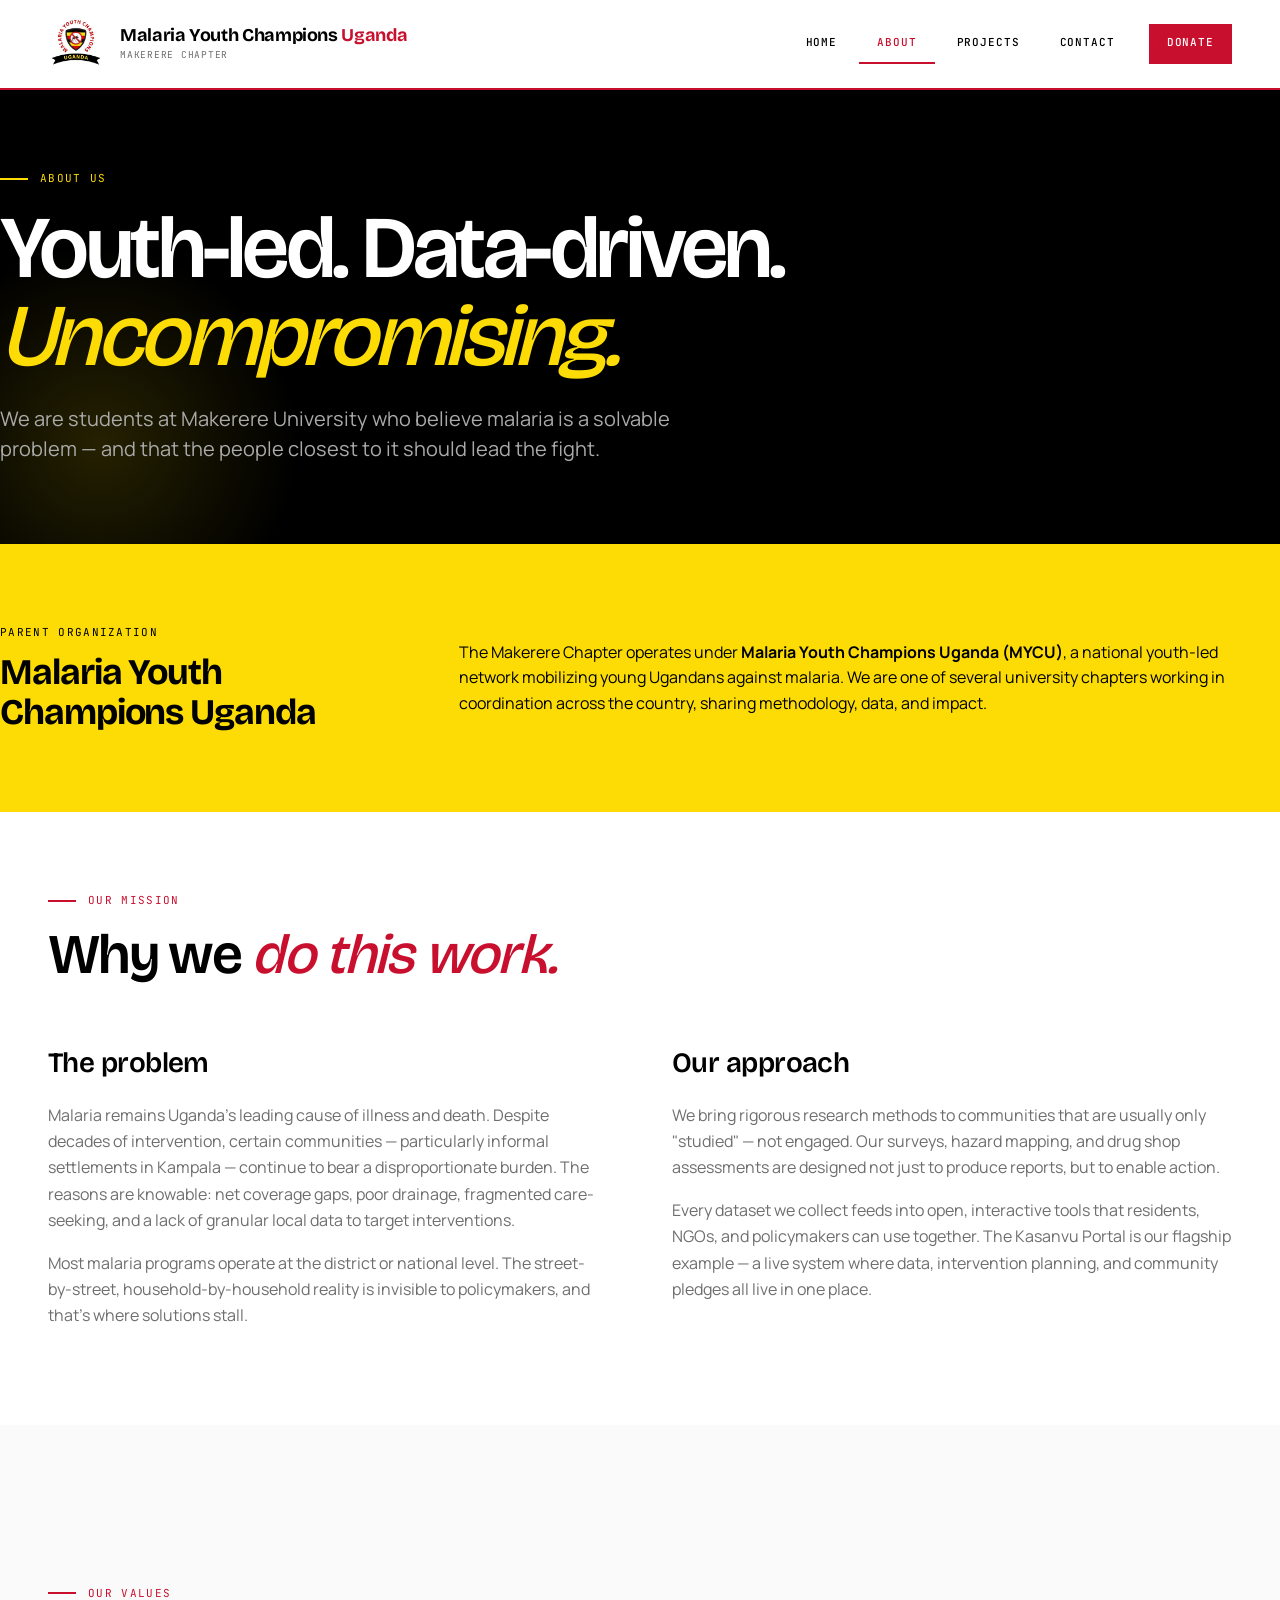
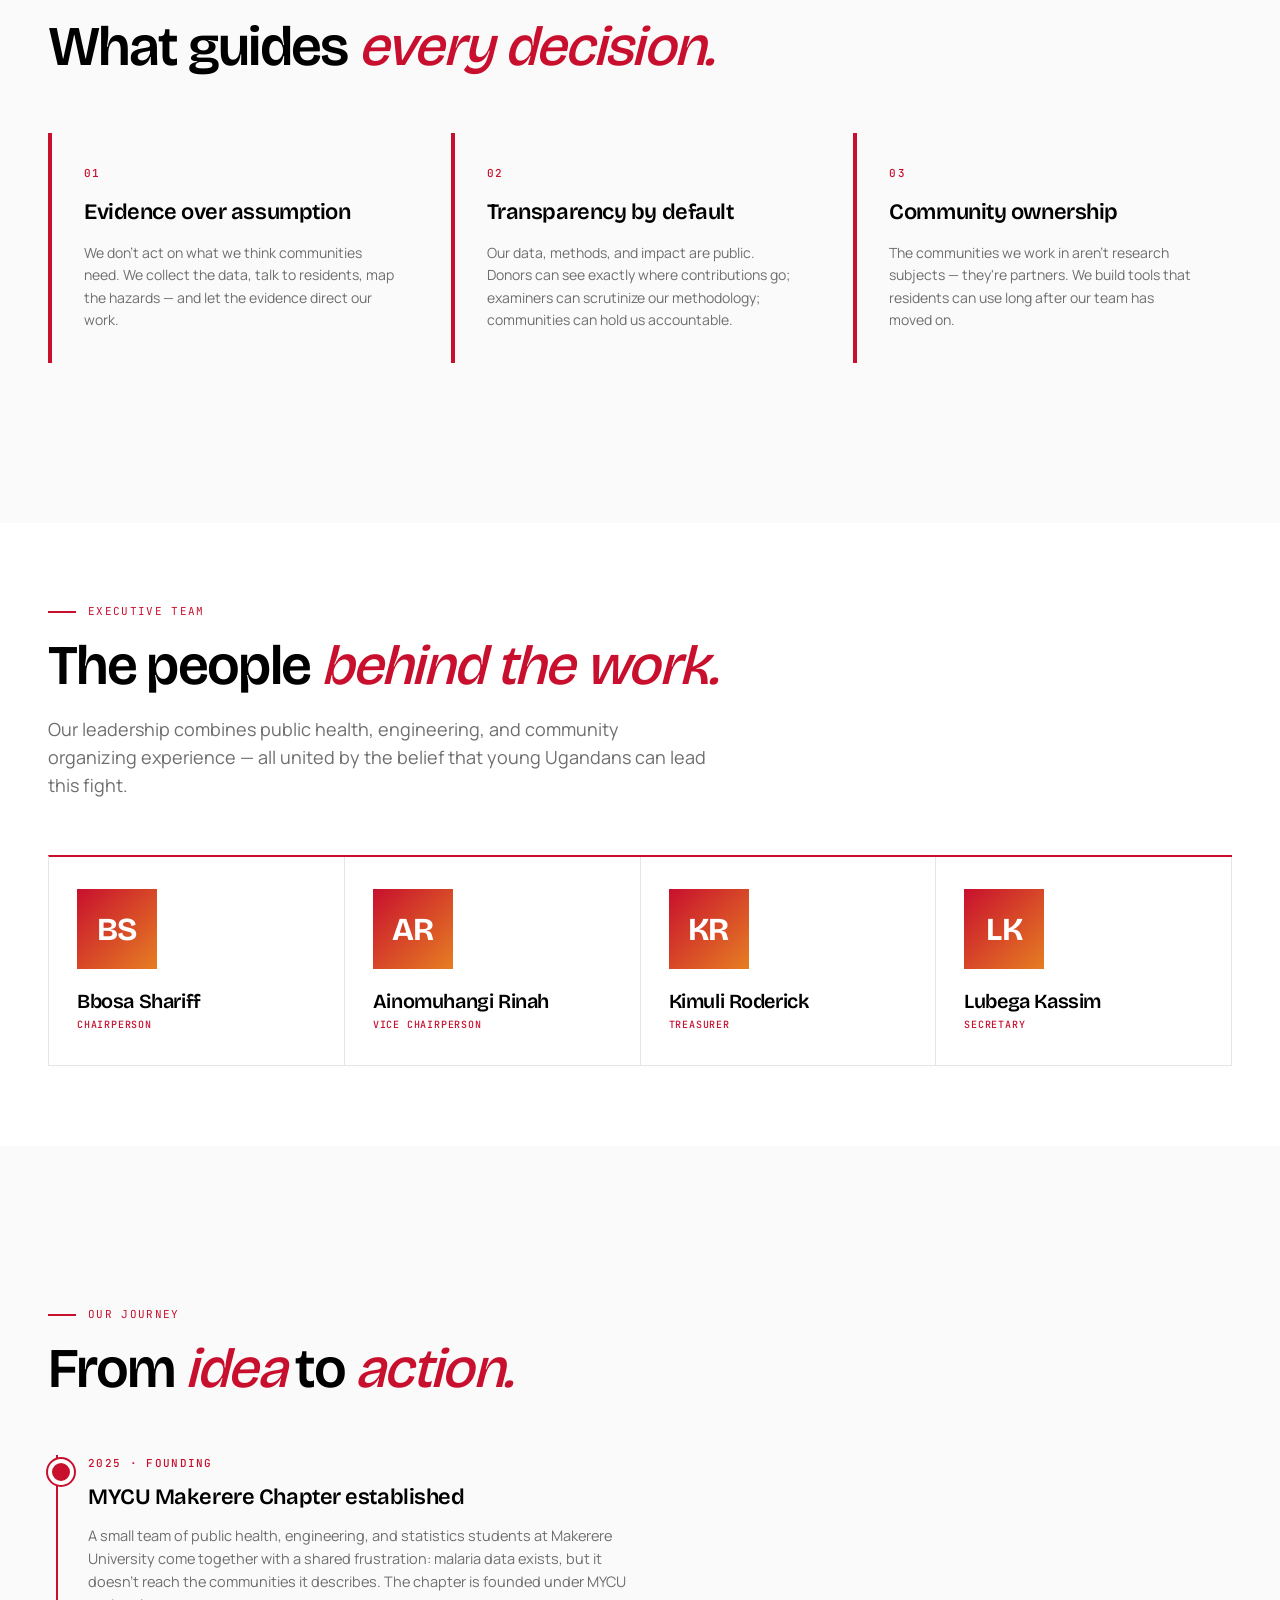
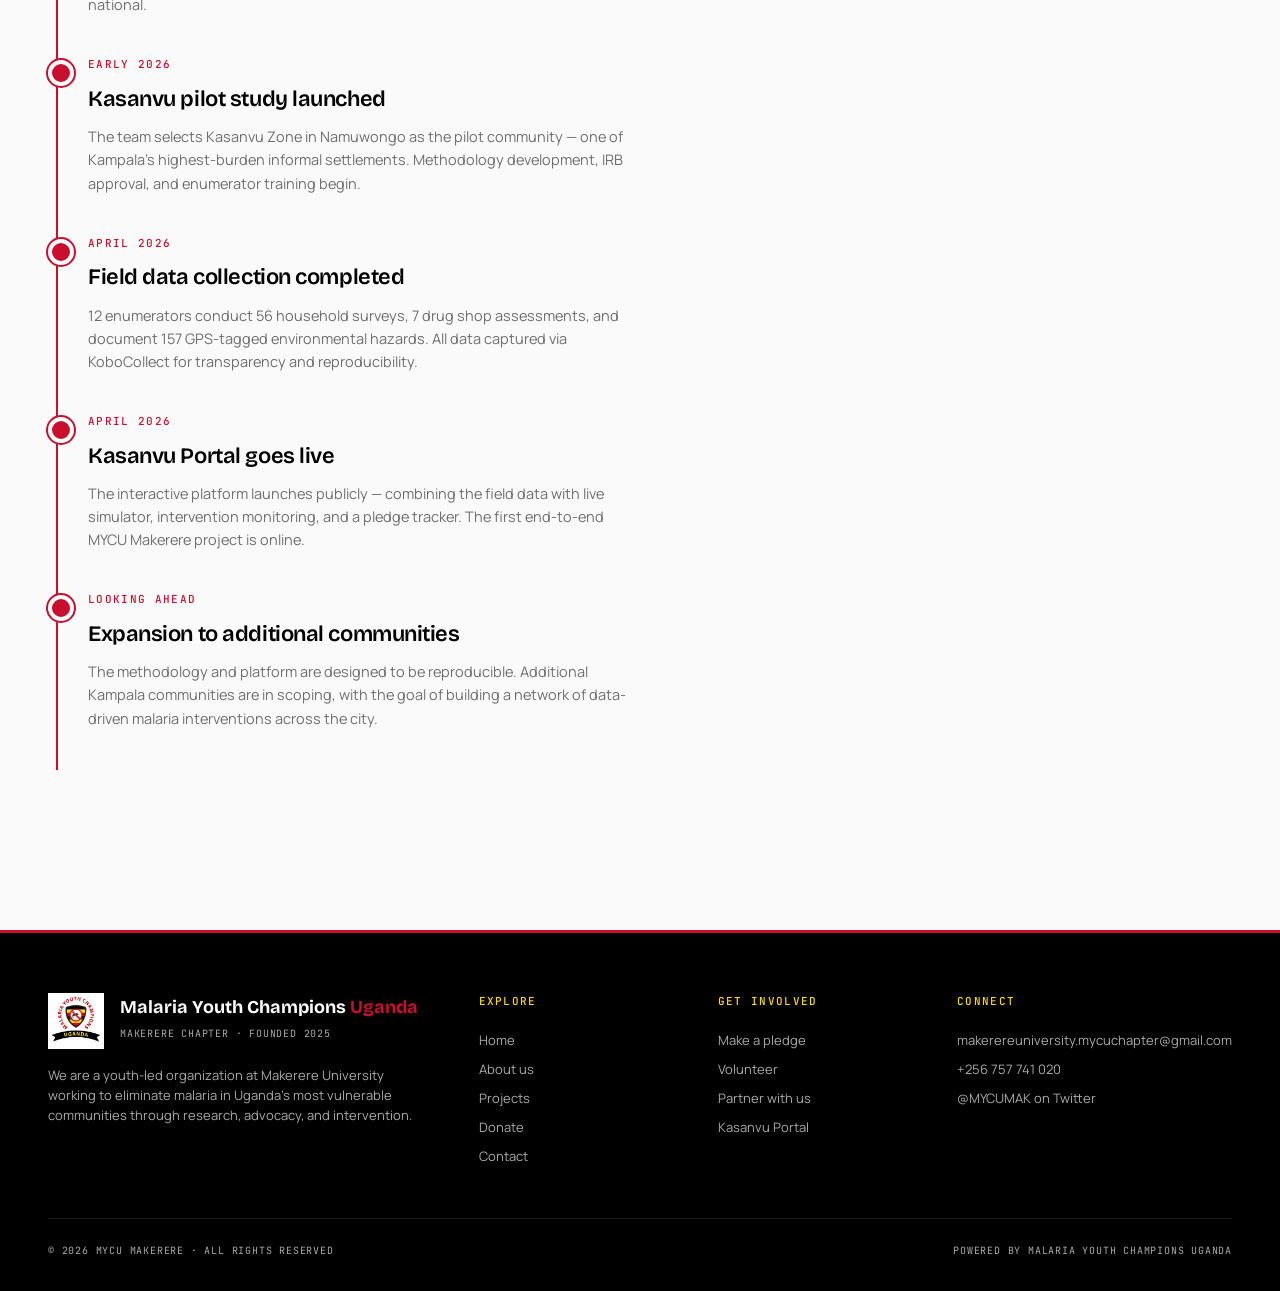
==== mycu-website/about.html @ 0b6f3c76 "Add files via upload" ====
<!DOCTYPE html>
<html lang="en">
<head>
<meta charset="UTF-8">
<meta name="viewport" content="width=device-width, initial-scale=1.0">
<title>About · MYCU Makerere Chapter</title>
<link rel="icon" href="logo.jpg">
<link rel="preconnect" href="https://fonts.googleapis.com">
<link rel="preconnect" href="https://fonts.gstatic.com" crossorigin>
<link href="https://fonts.googleapis.com/css2?family=Bricolage+Grotesque:opsz,wght@12..96,200..800&family=Manrope:wght@200..700&family=JetBrains+Mono:wght@300;400;500&display=swap" rel="stylesheet">
<style>
:root {
  --mycu-red: #C8102E;
  --mycu-red-dark: #a00018;
  --mycu-yellow: #FCDC04;
  --mycu-orange: #E67E22;
  --w: #ffffff;
  --w2: #fafafa;
  --w3: #f0f0f0;
  --k: #000000;
  --k2: #1a1a1a;
  --g1: #6e6e6e;
  --g2: #aaaaaa;
  --g3: #d4d4d4;
  --rule: #e5e5e5;
  --green: #1a8a3a;
  --grid: 1280px;
  --pad: 48px;
}

* { margin: 0; padding: 0; box-sizing: border-box; }
html { scroll-behavior: smooth; }
body {
  background: var(--w);
  color: var(--k);
  font-family: 'Manrope', sans-serif;
  font-size: 15px;
  line-height: 1.6;
  -webkit-font-smoothing: antialiased;
  overflow-x: hidden;
}
.tnum { font-variant-numeric: tabular-nums; }
a { color: var(--mycu-red); text-decoration: none; }
a:hover { text-decoration: underline; }

/* ===== HEADER ===== */
header.site-header {
  background: var(--w);
  border-bottom: 2px solid var(--mycu-red);
  position: sticky;
  top: 0;
  z-index: 1000;
  box-shadow: 0 2px 8px rgba(0,0,0,0.08);
}
.header-inner {
  max-width: var(--grid);
  margin: 0 auto;
  display: flex;
  align-items: center;
  justify-content: space-between;
  padding: 16px var(--pad);
}
.brand {
  display: flex;
  align-items: center;
  gap: 16px;
  text-decoration: none;
  color: var(--k);
}
.brand:hover { text-decoration: none; }
.brand-logo {
  width: 56px;
  height: 56px;
  object-fit: contain;
}
.brand-text h1 {
  font-family: 'Bricolage Grotesque', sans-serif;
  font-weight: 700;
  font-size: 18px;
  letter-spacing: -0.02em;
  line-height: 1.1;
  margin-bottom: 2px;
}
.brand-text h1 span { color: var(--mycu-red); }
.brand-text p {
  font-family: 'JetBrains Mono', monospace;
  font-size: 9.5px;
  letter-spacing: 0.08em;
  text-transform: uppercase;
  color: var(--g1);
}

nav.site-nav {
  display: flex;
  gap: 4px;
  align-items: center;
}
nav.site-nav a {
  padding: 10px 18px;
  color: var(--k);
  font-family: 'JetBrains Mono', monospace;
  font-size: 11px;
  letter-spacing: 0.08em;
  text-transform: uppercase;
  font-weight: 500;
  text-decoration: none;
  transition: all 0.15s;
  border-bottom: 2px solid transparent;
}
nav.site-nav a:hover {
  color: var(--mycu-red);
  text-decoration: none;
}
nav.site-nav a.active {
  border-bottom-color: var(--mycu-red);
  color: var(--mycu-red);
}
nav.site-nav a.donate-btn {
  background: var(--mycu-red);
  color: var(--w);
  border-radius: 0;
  margin-left: 12px;
  border-bottom-color: transparent;
}
nav.site-nav a.donate-btn:hover {
  background: var(--mycu-red-dark);
  color: var(--w);
}

/* Mobile nav */
.mobile-toggle {
  display: none;
  background: none;
  border: none;
  cursor: pointer;
  font-size: 24px;
  color: var(--k);
}
@media (max-width: 880px) {
  .header-inner { padding: 12px 24px; }
  .brand-logo { width: 44px; height: 44px; }
  .brand-text h1 { font-size: 15px; }
  .brand-text p { font-size: 8.5px; }
  .mobile-toggle { display: block; }
  nav.site-nav {
    display: none;
    position: absolute;
    top: 100%;
    left: 0;
    right: 0;
    background: var(--w);
    flex-direction: column;
    border-bottom: 2px solid var(--mycu-red);
    padding: 16px;
    gap: 0;
  }
  nav.site-nav.open { display: flex; }
  nav.site-nav a {
    width: 100%;
    text-align: left;
    padding: 14px 20px;
    border-bottom: 1px solid var(--rule);
  }
  nav.site-nav a.donate-btn { margin-left: 0; }
}

/* ===== SECTIONS ===== */
section {
  max-width: var(--grid);
  margin: 0 auto;
  padding: 80px var(--pad);
}
section.full-width {
  max-width: none;
  padding: 80px 0;
}
section.dark { background: var(--k); color: var(--w); }
section.grey { background: var(--w2); }
section.dark .sec-title { color: var(--w); }
section.dark .sec-deck { color: var(--g2); }

.sec-header { margin-bottom: 56px; }
.sec-label {
  font-family: 'JetBrains Mono', monospace;
  font-size: 11px;
  letter-spacing: 0.12em;
  text-transform: uppercase;
  color: var(--mycu-red);
  margin-bottom: 16px;
  display: flex;
  align-items: center;
  gap: 12px;
}
.sec-label::before {
  content: "";
  width: 28px;
  height: 2px;
  background: var(--mycu-red);
}
.sec-title {
  font-family: 'Bricolage Grotesque', sans-serif;
  font-weight: 600;
  font-size: clamp(32px, 5vw, 56px);
  line-height: 1.05;
  letter-spacing: -0.03em;
  color: var(--k);
  max-width: 22ch;
}
.sec-title em {
  font-style: italic;
  font-weight: 500;
  color: var(--mycu-red);
}
.sec-deck {
  font-size: 18px;
  line-height: 1.55;
  color: var(--g1);
  margin-top: 20px;
  max-width: 60ch;
}

/* ===== BUTTONS ===== */
.btn {
  display: inline-block;
  padding: 14px 28px;
  background: var(--mycu-red);
  color: var(--w);
  border: 2px solid var(--mycu-red);
  font-family: 'JetBrains Mono', monospace;
  font-size: 11px;
  letter-spacing: 0.12em;
  text-transform: uppercase;
  font-weight: 500;
  cursor: pointer;
  transition: all 0.15s;
  text-decoration: none;
}
.btn:hover {
  background: var(--mycu-red-dark);
  border-color: var(--mycu-red-dark);
  color: var(--w);
  text-decoration: none;
}
.btn.outline {
  background: transparent;
  color: var(--k);
  border-color: var(--k);
}
.btn.outline:hover {
  background: var(--k);
  color: var(--w);
}
.btn.outline-w {
  background: transparent;
  color: var(--w);
  border-color: var(--w);
}
.btn.outline-w:hover {
  background: var(--w);
  color: var(--k);
}
.btn.large {
  padding: 18px 36px;
  font-size: 13px;
}

/* ===== FOOTER ===== */
footer.site-footer {
  background: var(--k);
  color: var(--w);
  padding: 60px var(--pad) 32px;
  border-top: 3px solid var(--mycu-red);
}
.footer-grid {
  max-width: var(--grid);
  margin: 0 auto;
  display: grid;
  grid-template-columns: 2fr 1fr 1fr 1fr;
  gap: 48px;
  margin-bottom: 48px;
}
.footer-grid h5 {
  font-family: 'JetBrains Mono', monospace;
  font-size: 11px;
  letter-spacing: 0.12em;
  text-transform: uppercase;
  color: var(--mycu-yellow);
  margin-bottom: 16px;
  font-weight: 500;
}
.footer-grid p {
  font-size: 13px;
  line-height: 1.55;
  color: var(--g2);
  margin-bottom: 8px;
}
.footer-grid a {
  color: var(--g2);
  font-size: 13px;
  display: block;
  padding: 4px 0;
  text-decoration: none;
  transition: color 0.15s;
}
.footer-grid a:hover {
  color: var(--mycu-yellow);
  text-decoration: none;
}
.footer-brand {
  display: flex;
  align-items: flex-start;
  gap: 16px;
  margin-bottom: 16px;
}
.footer-brand img {
  width: 56px;
  height: 56px;
  object-fit: contain;
}
.footer-brand-text h4 {
  font-family: 'Bricolage Grotesque', sans-serif;
  font-weight: 700;
  font-size: 18px;
  color: var(--w);
  margin-bottom: 4px;
}
.footer-brand-text h4 span { color: var(--mycu-red); }
.footer-brand-text p {
  font-family: 'JetBrains Mono', monospace;
  font-size: 10px;
  letter-spacing: 0.08em;
  text-transform: uppercase;
  color: var(--g2);
}
.footer-bottom {
  max-width: var(--grid);
  margin: 0 auto;
  border-top: 1px solid var(--k2);
  padding-top: 24px;
  display: flex;
  justify-content: space-between;
  align-items: center;
  font-family: 'JetBrains Mono', monospace;
  font-size: 10px;
  letter-spacing: 0.08em;
  text-transform: uppercase;
  color: var(--g2);
}
@media (max-width: 880px) {
  .footer-grid { grid-template-columns: 1fr; gap: 32px; }
  .footer-bottom { flex-direction: column; gap: 12px; text-align: center; }
}

/* ===== CARDS ===== */
.card {
  background: var(--w);
  border: 1px solid var(--rule);
  padding: 32px;
  transition: all 0.2s;
}
.card.bordered {
  border: 2px solid var(--mycu-red);
}
.card h3 {
  font-family: 'Bricolage Grotesque', sans-serif;
  font-weight: 600;
  font-size: 22px;
  letter-spacing: -0.02em;
  margin-bottom: 12px;
}
.card p {
  font-size: 14px;
  line-height: 1.6;
  color: var(--g1);
}

/* ===== UTILITIES ===== */
.text-center { text-align: center; }
.spacer-small { height: 24px; }
.spacer-med { height: 48px; }
.spacer-large { height: 80px; }

@media (max-width: 880px) {
  section { padding: 56px 24px; }
  .sec-title { font-size: 32px; }
  .sec-deck { font-size: 16px; }
}

</style>
<style>
.page-hero {
  background: var(--k);
  color: var(--w);
  padding: 100px 48px 80px;
  position: relative;
  overflow: hidden;
}
.page-hero::before {
  content: "";
  position: absolute;
  bottom: -100px;
  left: -100px;
  width: 400px;
  height: 400px;
  background: radial-gradient(circle, rgba(252,220,4,0.15) 0%, transparent 70%);
}
.page-hero-inner {
  max-width: var(--grid);
  margin: 0 auto;
  position: relative;
  z-index: 1;
}
.page-hero .sec-label { color: var(--mycu-yellow); }
.page-hero .sec-label::before { background: var(--mycu-yellow); }
.page-hero h1 {
  font-family: 'Bricolage Grotesque', sans-serif;
  font-weight: 600;
  font-size: clamp(48px, 7vw, 88px);
  line-height: 1;
  letter-spacing: -0.04em;
  color: var(--w);
  max-width: 18ch;
  margin-bottom: 24px;
}
.page-hero h1 em {
  font-style: italic;
  font-weight: 500;
  color: var(--mycu-yellow);
}
.page-hero p {
  font-size: 20px;
  line-height: 1.5;
  color: var(--g2);
  max-width: 60ch;
}

/* Parent org */
.parent-org {
  background: var(--mycu-yellow);
  padding: 64px 48px;
}
.po-inner {
  max-width: var(--grid);
  margin: 0 auto;
  display: grid;
  grid-template-columns: 1fr 2fr;
  gap: 48px;
  align-items: center;
}
.po-inner .label {
  font-family: 'JetBrains Mono', monospace;
  font-size: 11px;
  letter-spacing: 0.12em;
  text-transform: uppercase;
  color: var(--k);
  margin-bottom: 12px;
}
.po-inner h2 {
  font-family: 'Bricolage Grotesque', sans-serif;
  font-weight: 700;
  font-size: 36px;
  line-height: 1.1;
  letter-spacing: -0.03em;
  color: var(--k);
}
.po-inner p {
  font-size: 16px;
  line-height: 1.6;
  color: var(--k);
}
@media (max-width: 880px) {
  .po-inner { grid-template-columns: 1fr; gap: 24px; }
}

/* Mission */
.mission-grid {
  display: grid;
  grid-template-columns: 1fr 1fr;
  gap: 64px;
  margin-top: 48px;
}
.mission-block h3 {
  font-family: 'Bricolage Grotesque', sans-serif;
  font-weight: 600;
  font-size: 28px;
  letter-spacing: -0.02em;
  margin-bottom: 16px;
}
.mission-block p {
  font-size: 16px;
  line-height: 1.65;
  color: var(--g1);
  margin-bottom: 16px;
}
@media (max-width: 880px) {
  .mission-grid { grid-template-columns: 1fr; gap: 32px; }
}

/* Team */
.team-grid {
  display: grid;
  grid-template-columns: repeat(4, 1fr);
  gap: 0;
  margin-top: 48px;
  border-top: 2px solid var(--mycu-red);
  border-left: 1px solid var(--rule);
}
.team-card {
  padding: 32px 28px;
  border-right: 1px solid var(--rule);
  border-bottom: 1px solid var(--rule);
  background: var(--w);
  transition: background 0.2s;
}
.team-card:hover { background: var(--w2); }
.team-avatar {
  width: 80px;
  height: 80px;
  background: linear-gradient(135deg, var(--mycu-red) 0%, var(--mycu-orange) 100%);
  display: flex;
  align-items: center;
  justify-content: center;
  font-family: 'Bricolage Grotesque', sans-serif;
  font-weight: 700;
  font-size: 32px;
  color: var(--w);
  margin-bottom: 20px;
  letter-spacing: -0.02em;
}
.team-name {
  font-family: 'Bricolage Grotesque', sans-serif;
  font-weight: 600;
  font-size: 20px;
  letter-spacing: -0.02em;
  color: var(--k);
  margin-bottom: 4px;
  line-height: 1.2;
}
.team-role {
  font-family: 'JetBrains Mono', monospace;
  font-size: 10px;
  letter-spacing: 0.08em;
  text-transform: uppercase;
  color: var(--mycu-red);
  font-weight: 500;
}
@media (max-width: 880px) {
  .team-grid { grid-template-columns: repeat(2, 1fr); }
}

/* Values */
.values-grid {
  display: grid;
  grid-template-columns: repeat(3, 1fr);
  gap: 24px;
  margin-top: 48px;
}
.value-card {
  padding: 32px;
  background: var(--w2);
  border-left: 4px solid var(--mycu-red);
}
.value-card .num {
  font-family: 'JetBrains Mono', monospace;
  font-size: 11px;
  letter-spacing: 0.12em;
  text-transform: uppercase;
  color: var(--mycu-red);
  margin-bottom: 12px;
  font-weight: 500;
}
.value-card h4 {
  font-family: 'Bricolage Grotesque', sans-serif;
  font-weight: 600;
  font-size: 22px;
  letter-spacing: -0.02em;
  margin-bottom: 12px;
}
.value-card p {
  font-size: 14px;
  line-height: 1.6;
  color: var(--g1);
}
@media (max-width: 880px) {
  .values-grid { grid-template-columns: 1fr; }
}

/* Timeline */
.timeline {
  margin-top: 48px;
  position: relative;
  padding-left: 40px;
}
.timeline::before {
  content: "";
  position: absolute;
  left: 8px;
  top: 0;
  bottom: 0;
  width: 2px;
  background: var(--mycu-red);
}
.timeline-item {
  position: relative;
  padding-bottom: 40px;
}
.timeline-item::before {
  content: "";
  position: absolute;
  left: -40px;
  top: 4px;
  width: 18px;
  height: 18px;
  background: var(--mycu-red);
  border: 4px solid var(--w);
  box-shadow: 0 0 0 2px var(--mycu-red);
  border-radius: 50%;
}
.timeline-item .date {
  font-family: 'JetBrains Mono', monospace;
  font-size: 11px;
  letter-spacing: 0.12em;
  text-transform: uppercase;
  color: var(--mycu-red);
  margin-bottom: 8px;
  font-weight: 500;
}
.timeline-item h4 {
  font-family: 'Bricolage Grotesque', sans-serif;
  font-weight: 600;
  font-size: 22px;
  letter-spacing: -0.02em;
  margin-bottom: 8px;
}
.timeline-item p {
  font-size: 14.5px;
  line-height: 1.6;
  color: var(--g1);
  max-width: 60ch;
}
</style>
</head>
<body>

<header class="site-header">
  <div class="header-inner">
    <a href="index.html" class="brand">
      <img src="logo.jpg" alt="MYCU Logo" class="brand-logo">
      <div class="brand-text">
        <h1>Malaria Youth Champions <span>Uganda</span></h1>
        <p>Makerere Chapter</p>
      </div>
    </a>
    <button class="mobile-toggle" aria-label="Menu">☰</button>
    <nav class="site-nav">
      <a href="index.html">Home</a>
      <a href="about.html" class="active">About</a>
      <a href="projects.html">Projects</a>
      <a href="contact.html">Contact</a>
      <a href="donate.html" class="donate-btn">Donate</a>
    </nav>
  </div>
</header>

<section class="page-hero full-width">
  <div class="page-hero-inner">
    <div class="sec-label">About Us</div>
    <h1>Youth-led. Data-driven. <em>Uncompromising.</em></h1>
    <p>
      We are students at Makerere University who believe malaria is a solvable problem —
      and that the people closest to it should lead the fight.
    </p>
  </div>
</section>

<section class="parent-org full-width">
  <div class="po-inner">
    <div>
      <div class="label">Parent Organization</div>
      <h2>Malaria Youth Champions Uganda</h2>
    </div>
    <div>
      <p>
        The Makerere Chapter operates under <strong>Malaria Youth Champions Uganda (MYCU)</strong>,
        a national youth-led network mobilizing young Ugandans against malaria. We are one of several
        university chapters working in coordination across the country, sharing methodology, data, and impact.
      </p>
    </div>
  </div>
</section>

<section>
  <div class="sec-header">
    <div class="sec-label">Our Mission</div>
    <h2 class="sec-title">Why we <em>do this work.</em></h2>
  </div>

  <div class="mission-grid">
    <div class="mission-block">
      <h3>The problem</h3>
      <p>
        Malaria remains Uganda's leading cause of illness and death. Despite decades of intervention,
        certain communities — particularly informal settlements in Kampala — continue to bear a
        disproportionate burden. The reasons are knowable: net coverage gaps, poor drainage,
        fragmented care-seeking, and a lack of granular local data to target interventions.
      </p>
      <p>
        Most malaria programs operate at the district or national level. The street-by-street,
        household-by-household reality is invisible to policymakers, and that's where solutions stall.
      </p>
    </div>
    <div class="mission-block">
      <h3>Our approach</h3>
      <p>
        We bring rigorous research methods to communities that are usually only "studied" — not
        engaged. Our surveys, hazard mapping, and drug shop assessments are designed not just to
        produce reports, but to enable action.
      </p>
      <p>
        Every dataset we collect feeds into open, interactive tools that residents, NGOs, and policymakers
        can use together. The Kasanvu Portal is our flagship example — a live system where data,
        intervention planning, and community pledges all live in one place.
      </p>
    </div>
  </div>
</section>

<section class="grey full-width">
  <div style="max-width: var(--grid); margin: 0 auto; padding: 80px 48px;">
    <div class="sec-header">
      <div class="sec-label">Our Values</div>
      <h2 class="sec-title">What guides <em>every decision.</em></h2>
    </div>

    <div class="values-grid">
      <div class="value-card">
        <div class="num">01</div>
        <h4>Evidence over assumption</h4>
        <p>
          We don't act on what we think communities need. We collect the data, talk to residents,
          map the hazards — and let the evidence direct our work.
        </p>
      </div>
      <div class="value-card">
        <div class="num">02</div>
        <h4>Transparency by default</h4>
        <p>
          Our data, methods, and impact are public. Donors can see exactly where contributions go;
          examiners can scrutinize our methodology; communities can hold us accountable.
        </p>
      </div>
      <div class="value-card">
        <div class="num">03</div>
        <h4>Community ownership</h4>
        <p>
          The communities we work in aren't research subjects — they're partners. We build tools
          that residents can use long after our team has moved on.
        </p>
      </div>
    </div>
  </div>
</section>

<section>
  <div class="sec-header">
    <div class="sec-label">Executive Team</div>
    <h2 class="sec-title">The people <em>behind the work.</em></h2>
    <p class="sec-deck">
      Our leadership combines public health, engineering, and community organizing experience —
      all united by the belief that young Ugandans can lead this fight.
    </p>
  </div>

  <div class="team-grid">
    <div class="team-card">
      <div class="team-avatar">BS</div>
      <div class="team-name">Bbosa Shariff</div>
      <div class="team-role">Chairperson</div>
    </div>
    <div class="team-card">
      <div class="team-avatar">AR</div>
      <div class="team-name">Ainomuhangi Rinah</div>
      <div class="team-role">Vice Chairperson</div>
    </div>
    <div class="team-card">
      <div class="team-avatar">KR</div>
      <div class="team-name">Kimuli Roderick</div>
      <div class="team-role">Treasurer</div>
    </div>
    <div class="team-card">
      <div class="team-avatar">LK</div>
      <div class="team-name">Lubega Kassim</div>
      <div class="team-role">Secretary</div>
    </div>
  </div>
</section>

<section class="grey full-width">
  <div style="max-width: var(--grid); margin: 0 auto; padding: 80px 48px;">
    <div class="sec-header">
      <div class="sec-label">Our Journey</div>
      <h2 class="sec-title">From <em>idea</em> to <em>action.</em></h2>
    </div>

    <div class="timeline">
      <div class="timeline-item">
        <div class="date">2025 · Founding</div>
        <h4>MYCU Makerere Chapter established</h4>
        <p>
          A small team of public health, engineering, and statistics students at Makerere University
          come together with a shared frustration: malaria data exists, but it doesn't reach the
          communities it describes. The chapter is founded under MYCU national.
        </p>
      </div>
      <div class="timeline-item">
        <div class="date">Early 2026</div>
        <h4>Kasanvu pilot study launched</h4>
        <p>
          The team selects Kasanvu Zone in Namuwongo as the pilot community — one of Kampala's
          highest-burden informal settlements. Methodology development, IRB approval, and enumerator
          training begin.
        </p>
      </div>
      <div class="timeline-item">
        <div class="date">April 2026</div>
        <h4>Field data collection completed</h4>
        <p>
          12 enumerators conduct 56 household surveys, 7 drug shop assessments, and document
          157 GPS-tagged environmental hazards. All data captured via KoboCollect for transparency
          and reproducibility.
        </p>
      </div>
      <div class="timeline-item">
        <div class="date">April 2026</div>
        <h4>Kasanvu Portal goes live</h4>
        <p>
          The interactive platform launches publicly — combining the field data with live
          simulator, intervention monitoring, and a pledge tracker. The first end-to-end MYCU
          Makerere project is online.
        </p>
      </div>
      <div class="timeline-item">
        <div class="date">Looking ahead</div>
        <h4>Expansion to additional communities</h4>
        <p>
          The methodology and platform are designed to be reproducible. Additional Kampala
          communities are in scoping, with the goal of building a network of data-driven malaria
          interventions across the city.
        </p>
      </div>
    </div>
  </div>
</section>

<footer class="site-footer">
  <div class="footer-grid">
    <div>
      <div class="footer-brand">
        <img src="logo.jpg" alt="MYCU">
        <div class="footer-brand-text">
          <h4>Malaria Youth Champions <span>Uganda</span></h4>
          <p>Makerere Chapter · Founded 2025</p>
        </div>
      </div>
      <p>
        We are a youth-led organization at Makerere University working to eliminate malaria
        in Uganda's most vulnerable communities through research, advocacy, and intervention.
      </p>
    </div>
    <div>
      <h5>Explore</h5>
      <a href="index.html">Home</a>
      <a href="about.html">About us</a>
      <a href="projects.html">Projects</a>
      <a href="donate.html">Donate</a>
      <a href="contact.html">Contact</a>
    </div>
    <div>
      <h5>Get involved</h5>
      <a href="donate.html">Make a pledge</a>
      <a href="donate.html">Volunteer</a>
      <a href="contact.html">Partner with us</a>
      <a href="kasanvu/index.html">Kasanvu Portal</a>
    </div>
    <div>
      <h5>Connect</h5>
      <a href="mailto:makerereuniversity.mycuchapter@gmail.com">makerereuniversity.mycuchapter@gmail.com</a>
      <a href="tel:+256757741020">+256 757 741 020</a>
      <a href="https://twitter.com/MYCUMAK" target="_blank">@MYCUMAK on Twitter</a>
    </div>
  </div>
  <div class="footer-bottom">
    <div>© 2026 MYCU Makerere · All rights reserved</div>
    <div>Powered by Malaria Youth Champions Uganda</div>
  </div>
</footer>

<script>
// Mobile nav toggle
document.addEventListener('DOMContentLoaded', () => {
  const toggle = document.querySelector('.mobile-toggle');
  const nav = document.querySelector('nav.site-nav');
  if (toggle && nav) {
    toggle.addEventListener('click', () => {
      nav.classList.toggle('open');
    });
  }
});

</script>
</body>
</html>
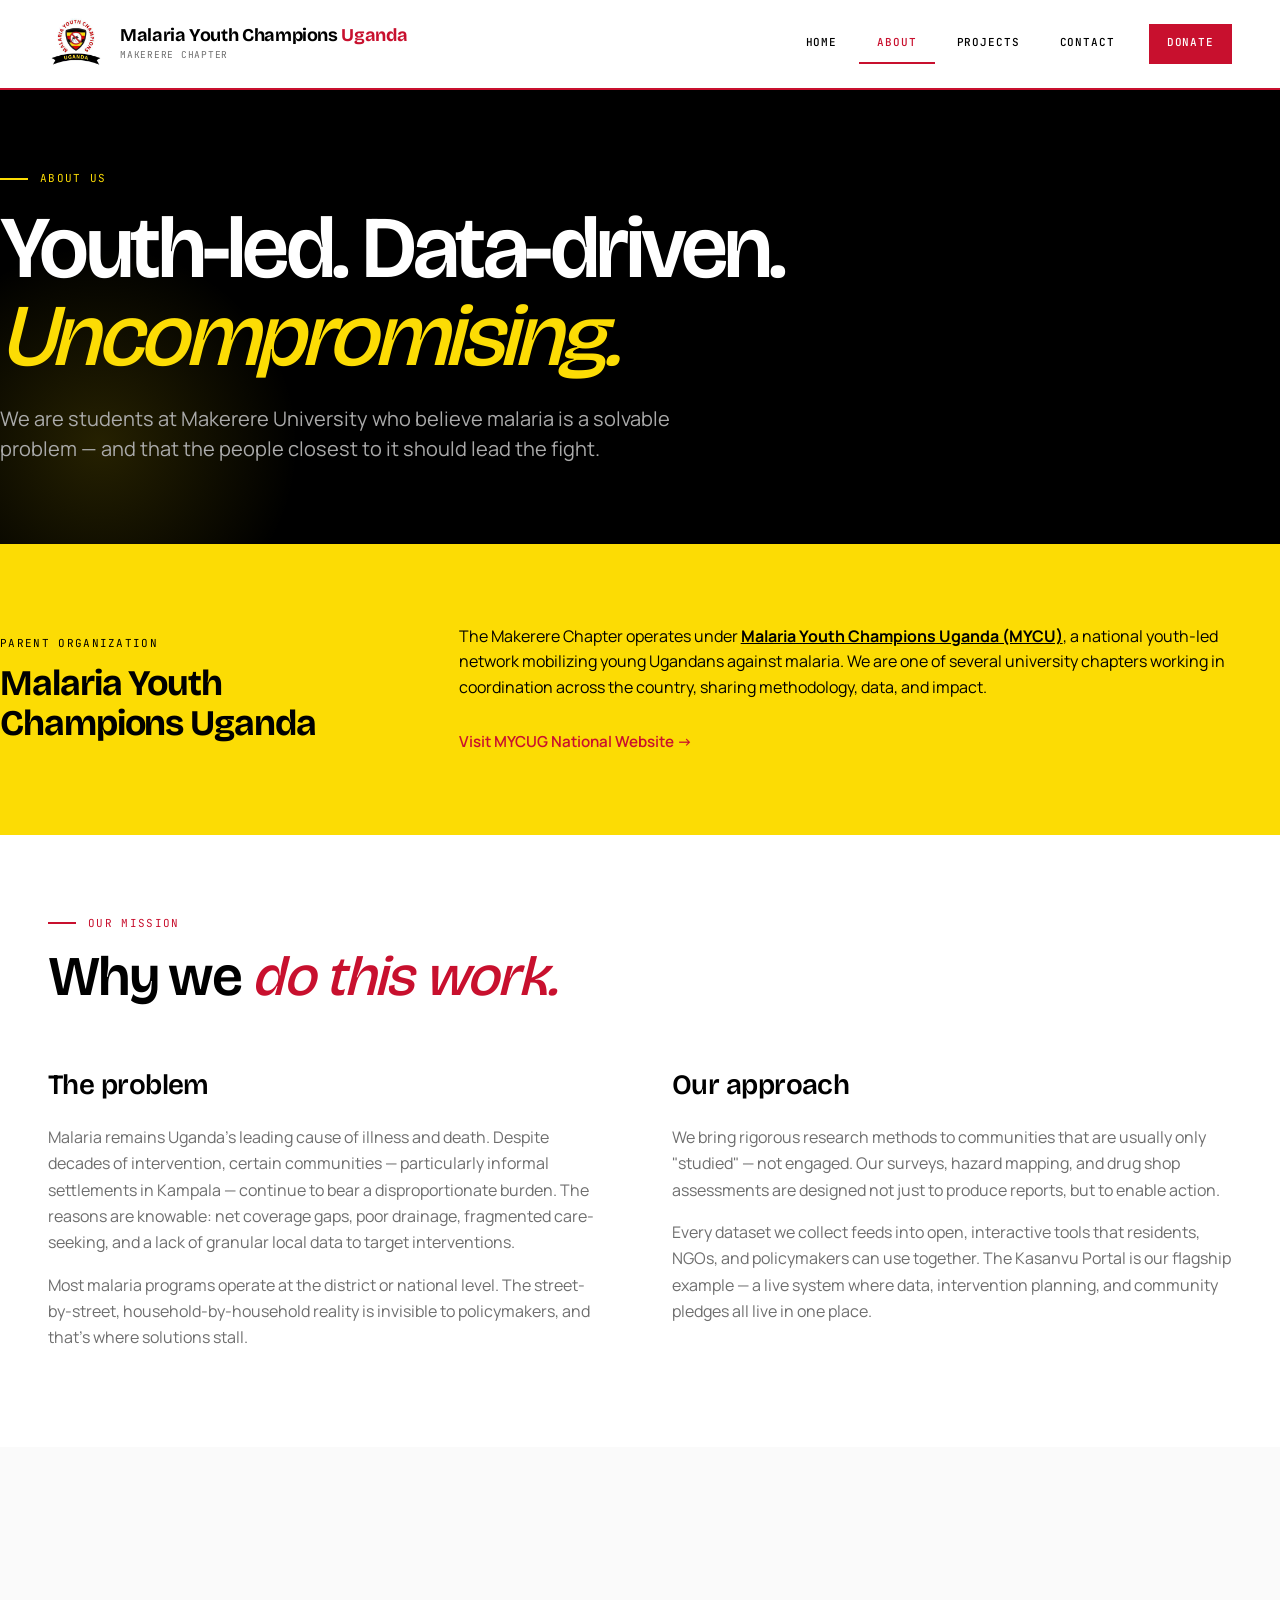
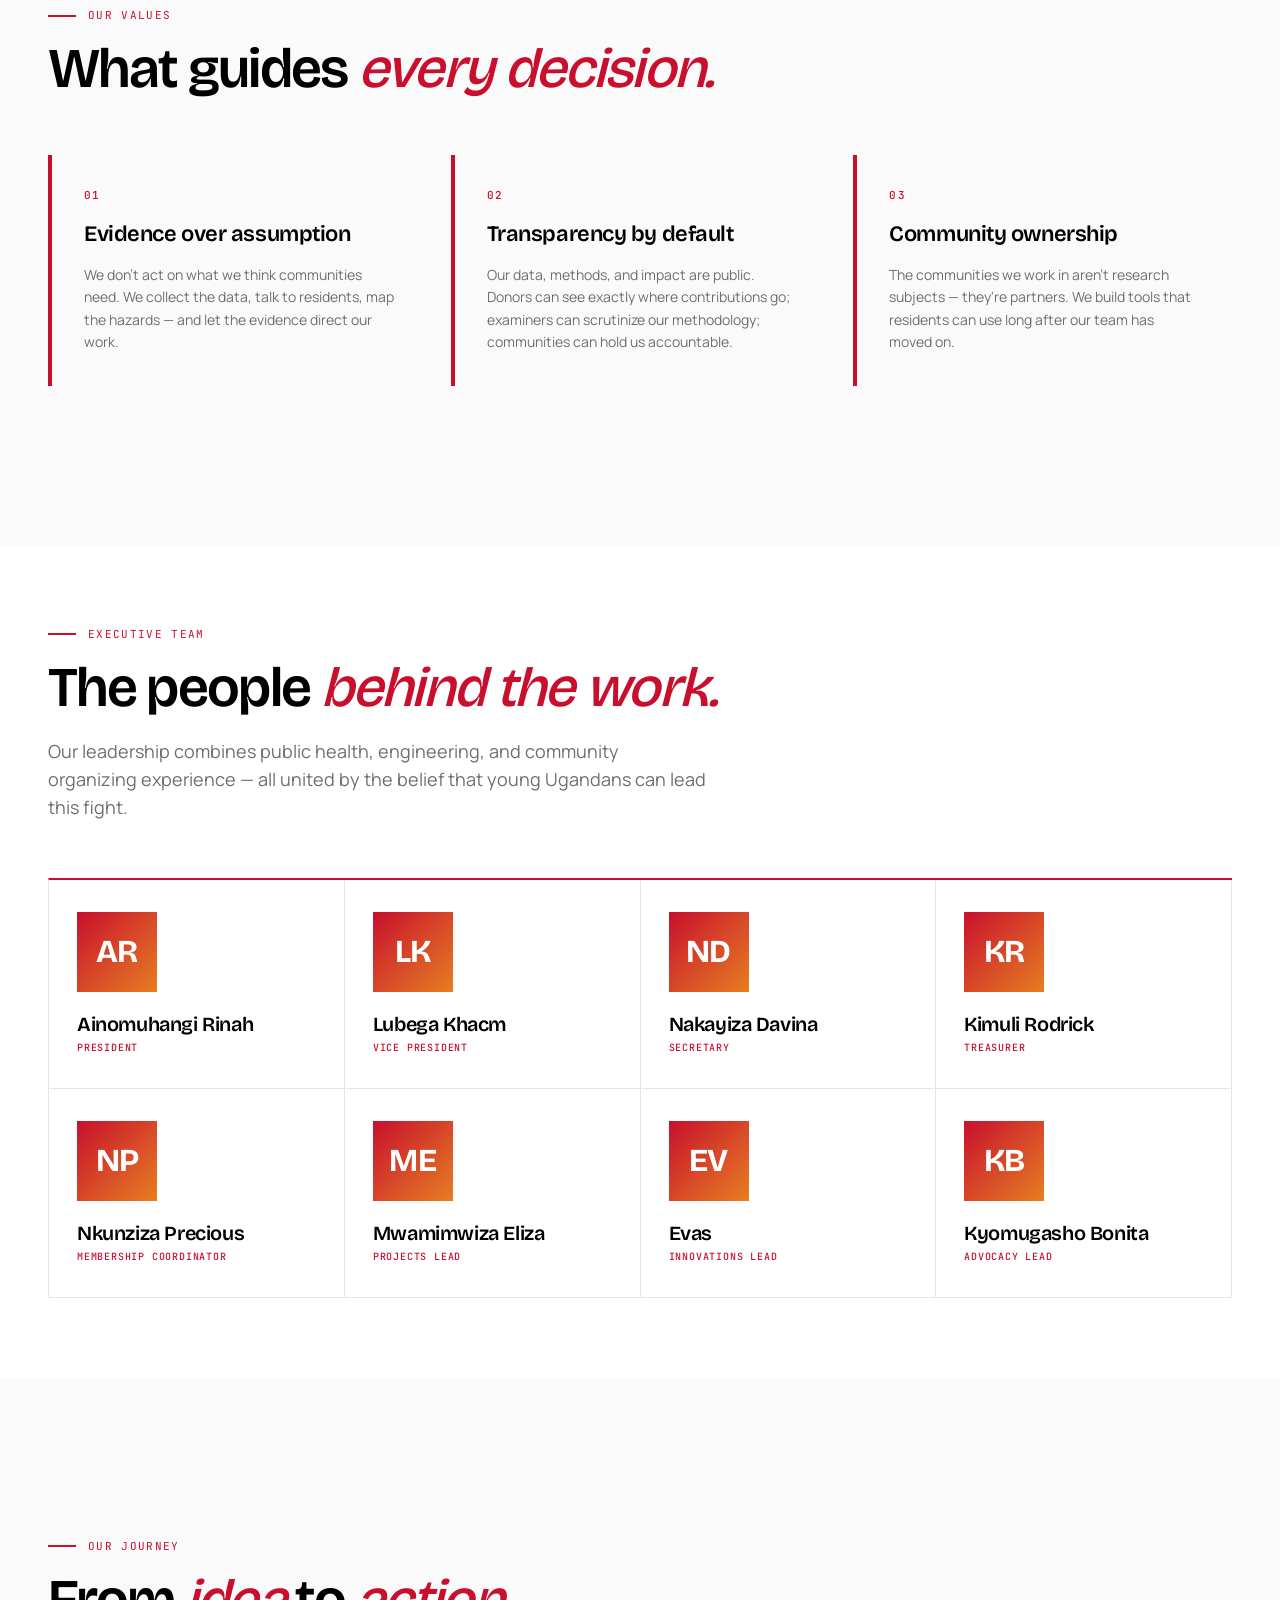
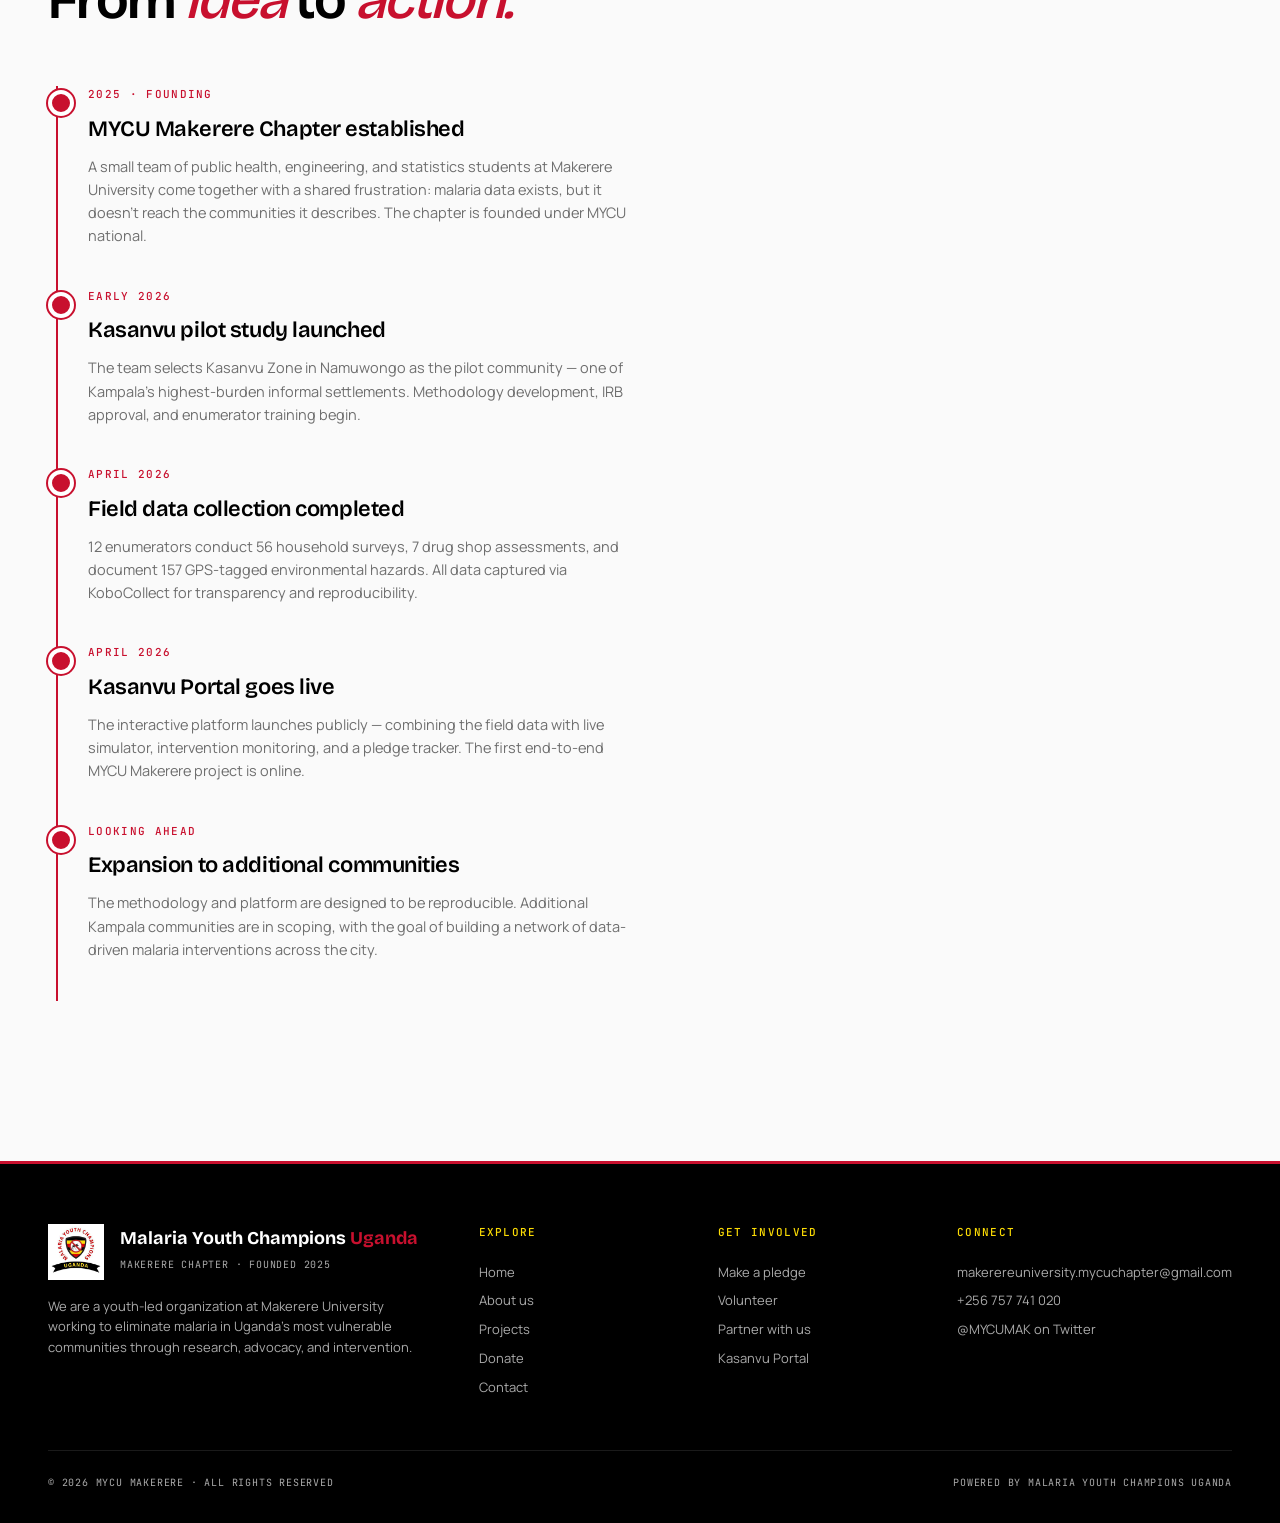
==== commit 2db5eca6: "Update team member roles and links in about.html" ====
--- a/mycu-website/about.html
+++ b/mycu-website/about.html
@@ -681,9 +681,11 @@
     </div>
     <div>
       <p>
-        The Makerere Chapter operates under <strong>Malaria Youth Champions Uganda (MYCU)</strong>,
+        The Makerere Chapter operates under <strong><a href="https://mycug.org/" target="_blank" rel="noopener" style="color:inherit;text-decoration:underline;">Malaria Youth Champions Uganda (MYCU)</a></strong>,
         a national youth-led network mobilizing young Ugandans against malaria. We are one of several
         university chapters working in coordination across the country, sharing methodology, data, and impact.
+        <br><br>
+        <a href="https://mycug.org/" target="_blank" rel="noopener" style="display:inline-flex;align-items:center;gap:6px;margin-top:4px;font-weight:600;color:#C8102E;text-decoration:none;font-size:0.95em;">Visit MYCUG National Website →</a>
       </p>
     </div>
   </div>
@@ -773,24 +775,44 @@
 
   <div class="team-grid">
     <div class="team-card">
-      <div class="team-avatar">BS</div>
-      <div class="team-name">Bbosa Shariff</div>
-      <div class="team-role">Chairperson</div>
-    </div>
-    <div class="team-card">
       <div class="team-avatar">AR</div>
       <div class="team-name">Ainomuhangi Rinah</div>
-      <div class="team-role">Vice Chairperson</div>
+      <div class="team-role">President</div>
+    </div>
+    <div class="team-card">
+      <div class="team-avatar">LK</div>
+      <div class="team-name">Lubega Khacm</div>
+      <div class="team-role">Vice President</div>
+    </div>
+    <div class="team-card">
+      <div class="team-avatar">ND</div>
+      <div class="team-name">Nakayiza Davina</div>
+      <div class="team-role">Secretary</div>
     </div>
     <div class="team-card">
       <div class="team-avatar">KR</div>
-      <div class="team-name">Kimuli Roderick</div>
+      <div class="team-name">Kimuli Rodrick</div>
       <div class="team-role">Treasurer</div>
     </div>
     <div class="team-card">
-      <div class="team-avatar">LK</div>
-      <div class="team-name">Lubega Kassim</div>
-      <div class="team-role">Secretary</div>
+      <div class="team-avatar">NP</div>
+      <div class="team-name">Nkunziza Precious</div>
+      <div class="team-role">Membership Coordinator</div>
+    </div>
+    <div class="team-card">
+      <div class="team-avatar">ME</div>
+      <div class="team-name">Mwamimwiza Eliza</div>
+      <div class="team-role">Projects Lead</div>
+    </div>
+    <div class="team-card">
+      <div class="team-avatar">EV</div>
+      <div class="team-name">Evas</div>
+      <div class="team-role">Innovations Lead</div>
+    </div>
+    <div class="team-card">
+      <div class="team-avatar">KB</div>
+      <div class="team-name">Kyomugasho Bonita</div>
+      <div class="team-role">Advocacy Lead</div>
     </div>
   </div>
 </section>
